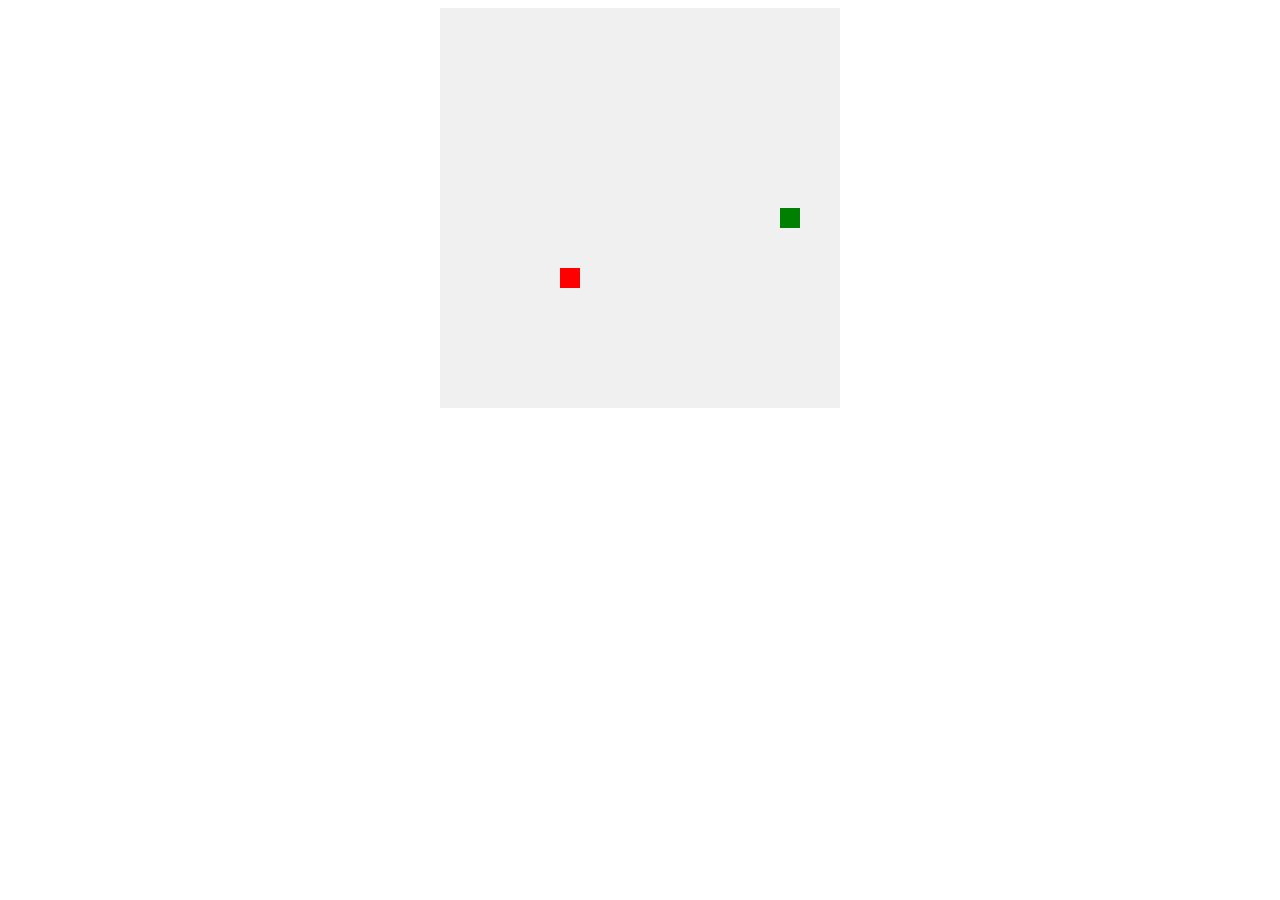
==== 贪吃蛇.html @ ddd5eecc "Add files via upload" ====
<!DOCTYPE html>
<html lang="zh-CN">
<head>
    <meta charset="UTF-8">
    <meta name="viewport" content="width=device-width, initial-scale=1.0">
    <title>贪吃蛇游戏</title>
    <style>
        canvas {
            display: block;
            margin: 0 auto;
            background-color: #f0f0f0;
        }
    </style>
</head>
<body>
    <canvas id="gameCanvas" width="400" height="400"></canvas>
    <script>
        const canvas = document.getElementById('gameCanvas');
        const ctx = canvas.getContext('2d');
        const gridSize = 20;
        const gridWidth = canvas.width / gridSize;
        const gridHeight = canvas.height / gridSize;

        let snake = [{ x: 10, y: 10 }]; // 蛇的初始位置
        let direction = 'right'; // 初始方向
        let food = { x: 15, y: 15 }; // 食物的初始位置
        let rainbowEgg = null; // 彩蛋初始为空
        let score = 0; // 得分
        let speed = 100; // 初始速度（毫秒）
        let colors = ['green', 'blue', 'red', 'purple', 'orange']; // 颜色数组
        let currentColorIndex = 0; // 当前颜色索引
        let eggCount = 0; // 吃掉的蛋计数

        // 绘制游戏画面
        function draw() {
            ctx.clearRect(0, 0, canvas.width, canvas.height);
            // 绘制蛇
            ctx.fillStyle = colors[currentColorIndex];
            snake.forEach(segment => {
                ctx.fillRect(segment.x * gridSize, segment.y * gridSize, gridSize, gridSize);
            });
            // 绘制食物
            ctx.fillStyle = 'red';
            ctx.fillRect(food.x * gridSize, food.y * gridSize, gridSize, gridSize);
            // 绘制彩蛋
            if (rainbowEgg) {
                ctx.fillStyle = 'yellow';
                ctx.fillRect(rainbowEgg.x * gridSize, rainbowEgg.y * gridSize, gridSize, gridSize);
            }
        }

        // 蛇的移动逻辑
        function move() {
            let head = { ...snake[0] };
            switch (direction) {
                case 'up': head.y--; break;
                case 'down': head.y++; break;
                case 'left': head.x--; break;
                case 'right': head.x++; break;
            }
            // 碰撞检测
            if (head.x < 0 || head.x >= gridWidth || head.y < 0 || head.y >= gridHeight || snake.some(segment => segment.x === head.x && segment.y === head.y)) {
                alert('游戏结束！得分：' + score);
                resetGame();
                return;
            }
            snake.unshift(head);
            // 检查是否吃到食物
            if (head.x === food.x && head.y === food.y) {
                score++;
                eggCount++;
                generateFood();
                if (eggCount % 5 === 0) {
                    shortenSnake(3); // 缩短3个单位
                    speedUp(2); // 速度加快2个单位
                    changeColor(); // 颜色改变
                }
                if (eggCount % 8 === 0) {
                    generateRainbowEgg(); // 生成彩蛋
                }
            } else {
                snake.pop();
            }
            // 检查是否吃到彩蛋
            if (rainbowEgg && head.x === rainbowEgg.x && head.y === rainbowEgg.y) {
                reverseDirection(); // 倒转方向
                rainbowEgg = null; // 彩蛋消失
            }
        }

        // 生成食物
        function generateFood() {
            food = {
                x: Math.floor(Math.random() * gridWidth),
                y: Math.floor(Math.random() * gridHeight)
            };
            while (snake.some(segment => segment.x === food.x && segment.y === food.y)) {
                food = {
                    x: Math.floor(Math.random() * gridWidth),
                    y: Math.floor(Math.random() * gridHeight)
                };
            }
        }

        // 生成彩蛋
        function generateRainbowEgg() {
            rainbowEgg = {
                x: Math.floor(Math.random() * gridWidth),
                y: Math.floor(Math.random() * gridHeight)
            };
            while (snake.some(segment => segment.x === rainbowEgg.x && segment.y === rainbowEgg.y) || (rainbowEgg.x === food.x && rainbowEgg.y === food.y)) {
                rainbowEgg = {
                    x: Math.floor(Math.random() * gridWidth),
                    y: Math.floor(Math.random() * gridHeight)
                };
            }
        }

        // 缩短蛇的长度
        function shortenSnake(units) {
            if (snake.length > units) {
                snake.splice(-units, units);
            } else {
                snake = [snake[0]]; // 至少保留头部
            }
        }

        // 加快速度
        function speedUp(units) {
            speed = Math.max(50, speed - units * 10); // 速度加快，最快50ms
        }

        // 改变颜色
        function changeColor() {
            currentColorIndex = (currentColorIndex + 1) % colors.length;
        }

        // 倒转方向
        function reverseDirection() {
            switch (direction) {
                case 'up': direction = 'down'; break;
                case 'down': direction = 'up'; break;
                case 'left': direction = 'right'; break;
                case 'right': direction = 'left'; break;
            }
        }

        // 重置游戏
        function resetGame() {
            snake = [{ x: 10, y: 10 }];
            direction = 'right';
            score = 0;
            eggCount = 0;
            speed = 100;
            currentColorIndex = 0;
            rainbowEgg = null;
            generateFood();
        }

        // 游戏主循环
        function gameLoop() {
            move();
            draw();
            setTimeout(gameLoop, speed);
        }

        // 键盘控制
        document.addEventListener('keydown', (event) => {
            switch (event.key) {
                case 'ArrowUp': if (direction !== 'down') direction = 'up'; break;
                case 'ArrowDown': if (direction !== 'up') direction = 'down'; break;
                case 'ArrowLeft': if (direction !== 'right') direction = 'left'; break;
                case 'ArrowRight': if (direction !== 'left') direction = 'right'; break;
            }
        });

        generateFood();
        gameLoop();
    </script>
</body>
</html>
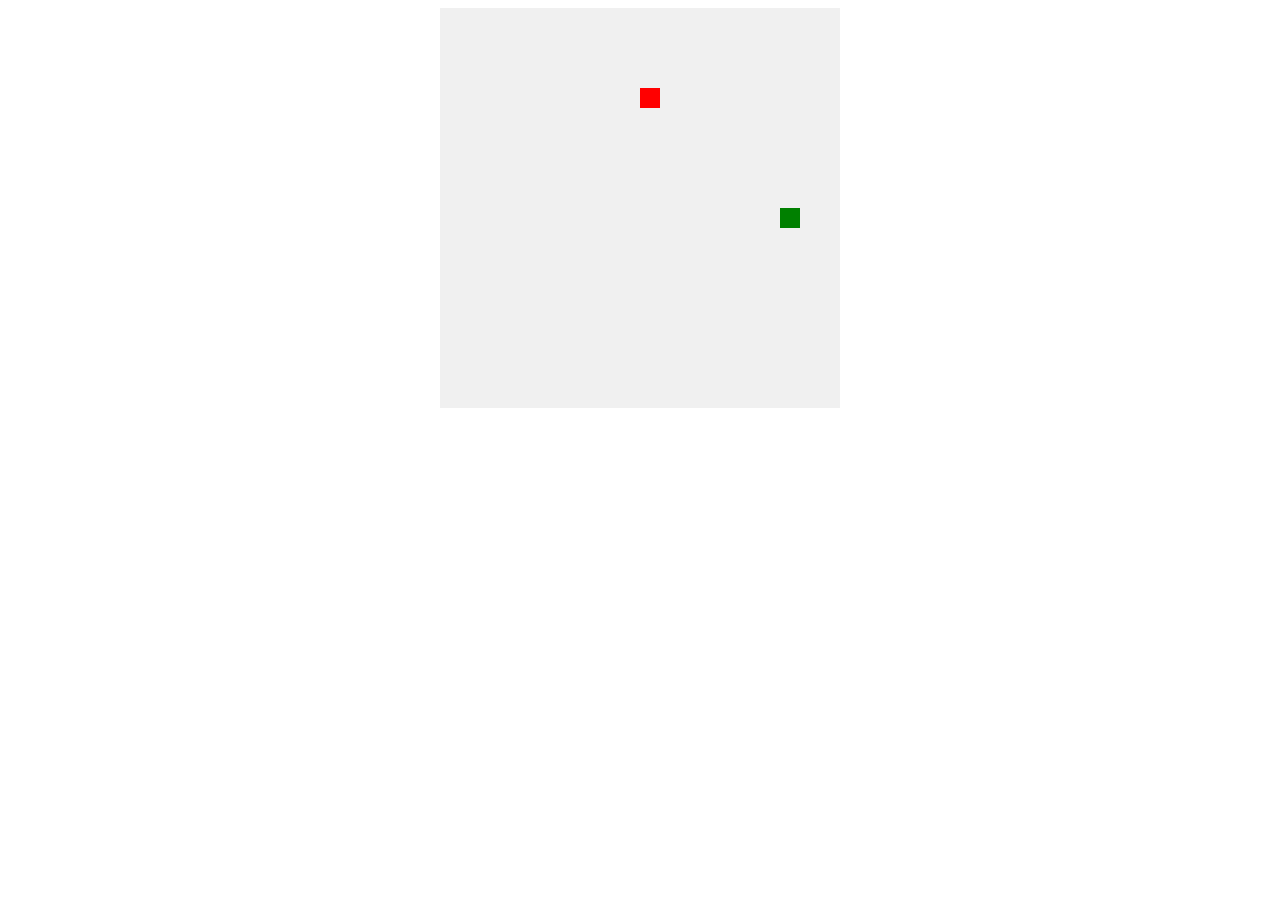
==== commit 3d199279: "first" ====
--- a/贪吃蛇.html
+++ b/贪吃蛇.html
@@ -1,181 +1,181 @@
-<!DOCTYPE html>
-<html lang="zh-CN">
-<head>
-    <meta charset="UTF-8">
-    <meta name="viewport" content="width=device-width, initial-scale=1.0">
-    <title>贪吃蛇游戏</title>
-    <style>
-        canvas {
-            display: block;
-            margin: 0 auto;
-            background-color: #f0f0f0;
-        }
-    </style>
-</head>
-<body>
-    <canvas id="gameCanvas" width="400" height="400"></canvas>
-    <script>
-        const canvas = document.getElementById('gameCanvas');
-        const ctx = canvas.getContext('2d');
-        const gridSize = 20;
-        const gridWidth = canvas.width / gridSize;
-        const gridHeight = canvas.height / gridSize;
-
-        let snake = [{ x: 10, y: 10 }]; // 蛇的初始位置
-        let direction = 'right'; // 初始方向
-        let food = { x: 15, y: 15 }; // 食物的初始位置
-        let rainbowEgg = null; // 彩蛋初始为空
-        let score = 0; // 得分
-        let speed = 100; // 初始速度（毫秒）
-        let colors = ['green', 'blue', 'red', 'purple', 'orange']; // 颜色数组
-        let currentColorIndex = 0; // 当前颜色索引
-        let eggCount = 0; // 吃掉的蛋计数
-
-        // 绘制游戏画面
-        function draw() {
-            ctx.clearRect(0, 0, canvas.width, canvas.height);
-            // 绘制蛇
-            ctx.fillStyle = colors[currentColorIndex];
-            snake.forEach(segment => {
-                ctx.fillRect(segment.x * gridSize, segment.y * gridSize, gridSize, gridSize);
-            });
-            // 绘制食物
-            ctx.fillStyle = 'red';
-            ctx.fillRect(food.x * gridSize, food.y * gridSize, gridSize, gridSize);
-            // 绘制彩蛋
-            if (rainbowEgg) {
-                ctx.fillStyle = 'yellow';
-                ctx.fillRect(rainbowEgg.x * gridSize, rainbowEgg.y * gridSize, gridSize, gridSize);
-            }
-        }
-
-        // 蛇的移动逻辑
-        function move() {
-            let head = { ...snake[0] };
-            switch (direction) {
-                case 'up': head.y--; break;
-                case 'down': head.y++; break;
-                case 'left': head.x--; break;
-                case 'right': head.x++; break;
-            }
-            // 碰撞检测
-            if (head.x < 0 || head.x >= gridWidth || head.y < 0 || head.y >= gridHeight || snake.some(segment => segment.x === head.x && segment.y === head.y)) {
-                alert('游戏结束！得分：' + score);
-                resetGame();
-                return;
-            }
-            snake.unshift(head);
-            // 检查是否吃到食物
-            if (head.x === food.x && head.y === food.y) {
-                score++;
-                eggCount++;
-                generateFood();
-                if (eggCount % 5 === 0) {
-                    shortenSnake(3); // 缩短3个单位
-                    speedUp(2); // 速度加快2个单位
-                    changeColor(); // 颜色改变
-                }
-                if (eggCount % 8 === 0) {
-                    generateRainbowEgg(); // 生成彩蛋
-                }
-            } else {
-                snake.pop();
-            }
-            // 检查是否吃到彩蛋
-            if (rainbowEgg && head.x === rainbowEgg.x && head.y === rainbowEgg.y) {
-                reverseDirection(); // 倒转方向
-                rainbowEgg = null; // 彩蛋消失
-            }
-        }
-
-        // 生成食物
-        function generateFood() {
-            food = {
-                x: Math.floor(Math.random() * gridWidth),
-                y: Math.floor(Math.random() * gridHeight)
-            };
-            while (snake.some(segment => segment.x === food.x && segment.y === food.y)) {
-                food = {
-                    x: Math.floor(Math.random() * gridWidth),
-                    y: Math.floor(Math.random() * gridHeight)
-                };
-            }
-        }
-
-        // 生成彩蛋
-        function generateRainbowEgg() {
-            rainbowEgg = {
-                x: Math.floor(Math.random() * gridWidth),
-                y: Math.floor(Math.random() * gridHeight)
-            };
-            while (snake.some(segment => segment.x === rainbowEgg.x && segment.y === rainbowEgg.y) || (rainbowEgg.x === food.x && rainbowEgg.y === food.y)) {
-                rainbowEgg = {
-                    x: Math.floor(Math.random() * gridWidth),
-                    y: Math.floor(Math.random() * gridHeight)
-                };
-            }
-        }
-
-        // 缩短蛇的长度
-        function shortenSnake(units) {
-            if (snake.length > units) {
-                snake.splice(-units, units);
-            } else {
-                snake = [snake[0]]; // 至少保留头部
-            }
-        }
-
-        // 加快速度
-        function speedUp(units) {
-            speed = Math.max(50, speed - units * 10); // 速度加快，最快50ms
-        }
-
-        // 改变颜色
-        function changeColor() {
-            currentColorIndex = (currentColorIndex + 1) % colors.length;
-        }
-
-        // 倒转方向
-        function reverseDirection() {
-            switch (direction) {
-                case 'up': direction = 'down'; break;
-                case 'down': direction = 'up'; break;
-                case 'left': direction = 'right'; break;
-                case 'right': direction = 'left'; break;
-            }
-        }
-
-        // 重置游戏
-        function resetGame() {
-            snake = [{ x: 10, y: 10 }];
-            direction = 'right';
-            score = 0;
-            eggCount = 0;
-            speed = 100;
-            currentColorIndex = 0;
-            rainbowEgg = null;
-            generateFood();
-        }
-
-        // 游戏主循环
-        function gameLoop() {
-            move();
-            draw();
-            setTimeout(gameLoop, speed);
-        }
-
-        // 键盘控制
-        document.addEventListener('keydown', (event) => {
-            switch (event.key) {
-                case 'ArrowUp': if (direction !== 'down') direction = 'up'; break;
-                case 'ArrowDown': if (direction !== 'up') direction = 'down'; break;
-                case 'ArrowLeft': if (direction !== 'right') direction = 'left'; break;
-                case 'ArrowRight': if (direction !== 'left') direction = 'right'; break;
-            }
-        });
-
-        generateFood();
-        gameLoop();
-    </script>
-</body>
+<!DOCTYPE html>
+<html lang="zh-CN">
+<head>
+    <meta charset="UTF-8">
+    <meta name="viewport" content="width=device-width, initial-scale=1.0">
+    <title>贪吃蛇游戏</title>
+    <style>
+        canvas {
+            display: block;
+            margin: 0 auto;
+            background-color: #f0f0f0;
+        }
+    </style>
+</head>
+<body>
+    <canvas id="gameCanvas" width="400" height="400"></canvas>
+    <script>
+        const canvas = document.getElementById('gameCanvas');
+        const ctx = canvas.getContext('2d');
+        const gridSize = 20;
+        const gridWidth = canvas.width / gridSize;
+        const gridHeight = canvas.height / gridSize;
+
+        let snake = [{ x: 10, y: 10 }]; // 蛇的初始位置
+        let direction = 'right'; // 初始方向
+        let food = { x: 15, y: 15 }; // 食物的初始位置
+        let rainbowEgg = null; // 彩蛋初始为空
+        let score = 0; // 得分
+        let speed = 100; // 初始速度（毫秒）
+        let colors = ['green', 'blue', 'red', 'purple', 'orange']; // 颜色数组
+        let currentColorIndex = 0; // 当前颜色索引
+        let eggCount = 0; // 吃掉的蛋计数
+
+        // 绘制游戏画面
+        function draw() {
+            ctx.clearRect(0, 0, canvas.width, canvas.height);
+            // 绘制蛇
+            ctx.fillStyle = colors[currentColorIndex];
+            snake.forEach(segment => {
+                ctx.fillRect(segment.x * gridSize, segment.y * gridSize, gridSize, gridSize);
+            });
+            // 绘制食物
+            ctx.fillStyle = 'red';
+            ctx.fillRect(food.x * gridSize, food.y * gridSize, gridSize, gridSize);
+            // 绘制彩蛋
+            if (rainbowEgg) {
+                ctx.fillStyle = 'yellow';
+                ctx.fillRect(rainbowEgg.x * gridSize, rainbowEgg.y * gridSize, gridSize, gridSize);
+            }
+        }
+
+        // 蛇的移动逻辑
+        function move() {
+            let head = { ...snake[0] };
+            switch (direction) {
+                case 'up': head.y--; break;
+                case 'down': head.y++; break;
+                case 'left': head.x--; break;
+                case 'right': head.x++; break;
+            }
+            // 碰撞检测
+            if (head.x < 0 || head.x >= gridWidth || head.y < 0 || head.y >= gridHeight || snake.some(segment => segment.x === head.x && segment.y === head.y)) {
+                alert('游戏结束！得分：' + score);
+                resetGame();
+                return;
+            }
+            snake.unshift(head);
+            // 检查是否吃到食物
+            if (head.x === food.x && head.y === food.y) {
+                score++;
+                eggCount++;
+                generateFood();
+                if (eggCount % 5 === 0) {
+                    shortenSnake(3); // 缩短3个单位
+                    speedUp(2); // 速度加快2个单位
+                    changeColor(); // 颜色改变
+                }
+                if (eggCount % 8 === 0) {
+                    generateRainbowEgg(); // 生成彩蛋
+                }
+            } else {
+                snake.pop();
+            }
+            // 检查是否吃到彩蛋
+            if (rainbowEgg && head.x === rainbowEgg.x && head.y === rainbowEgg.y) {
+                reverseDirection(); // 倒转方向
+                rainbowEgg = null; // 彩蛋消失
+            }
+        }
+
+        // 生成食物
+        function generateFood() {
+            food = {
+                x: Math.floor(Math.random() * gridWidth),
+                y: Math.floor(Math.random() * gridHeight)
+            };
+            while (snake.some(segment => segment.x === food.x && segment.y === food.y)) {
+                food = {
+                    x: Math.floor(Math.random() * gridWidth),
+                    y: Math.floor(Math.random() * gridHeight)
+                };
+            }
+        }
+
+        // 生成彩蛋
+        function generateRainbowEgg() {
+            rainbowEgg = {
+                x: Math.floor(Math.random() * gridWidth),
+                y: Math.floor(Math.random() * gridHeight)
+            };
+            while (snake.some(segment => segment.x === rainbowEgg.x && segment.y === rainbowEgg.y) || (rainbowEgg.x === food.x && rainbowEgg.y === food.y)) {
+                rainbowEgg = {
+                    x: Math.floor(Math.random() * gridWidth),
+                    y: Math.floor(Math.random() * gridHeight)
+                };
+            }
+        }
+
+        // 缩短蛇的长度
+        function shortenSnake(units) {
+            if (snake.length > units) {
+                snake.splice(-units, units);
+            } else {
+                snake = [snake[0]]; // 至少保留头部
+            }
+        }
+
+        // 加快速度
+        function speedUp(units) {
+            speed = Math.max(50, speed - units * 10); // 速度加快，最快50ms
+        }
+
+        // 改变颜色
+        function changeColor() {
+            currentColorIndex = (currentColorIndex + 1) % colors.length;
+        }
+
+        // 倒转方向
+        function reverseDirection() {
+            switch (direction) {
+                case 'up': direction = 'down'; break;
+                case 'down': direction = 'up'; break;
+                case 'left': direction = 'right'; break;
+                case 'right': direction = 'left'; break;
+            }
+        }
+
+        // 重置游戏
+        function resetGame() {
+            snake = [{ x: 10, y: 10 }];
+            direction = 'right';
+            score = 0;
+            eggCount = 0;
+            speed = 100;
+            currentColorIndex = 0;
+            rainbowEgg = null;
+            generateFood();
+        }
+
+        // 游戏主循环
+        function gameLoop() {
+            move();
+            draw();
+            setTimeout(gameLoop, speed);
+        }
+
+        // 键盘控制
+        document.addEventListener('keydown', (event) => {
+            switch (event.key) {
+                case 'ArrowUp': if (direction !== 'down') direction = 'up'; break;
+                case 'ArrowDown': if (direction !== 'up') direction = 'down'; break;
+                case 'ArrowLeft': if (direction !== 'right') direction = 'left'; break;
+                case 'ArrowRight': if (direction !== 'left') direction = 'right'; break;
+            }
+        });
+
+        generateFood();
+        gameLoop();
+    </script>
+</body>
 </html>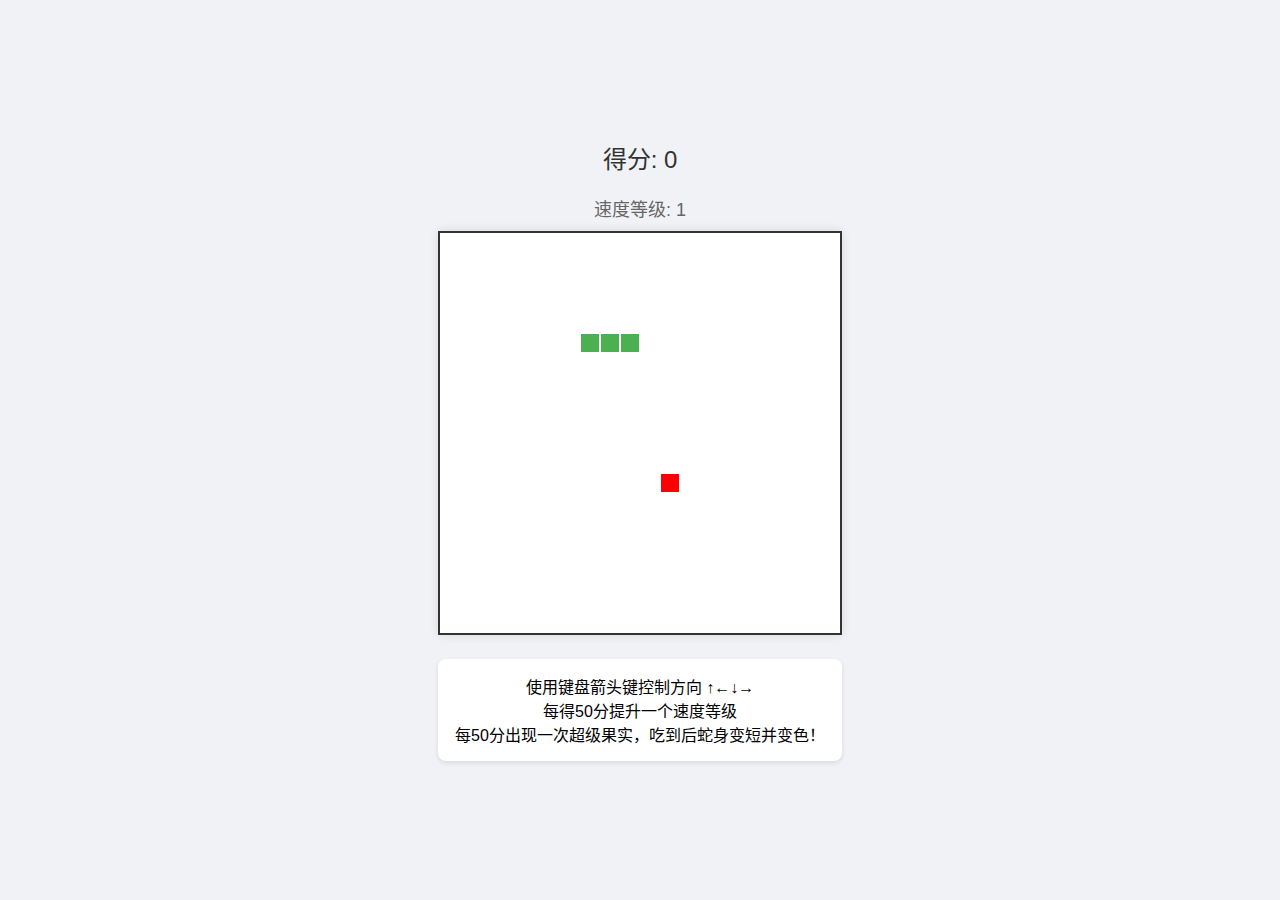
==== commit 3ea5125b: "Update 贪吃蛇.html" ====
--- a/贪吃蛇.html
+++ b/贪吃蛇.html
@@ -1,181 +1,345 @@
-<!DOCTYPE html>
-<html lang="zh-CN">
-<head>
-    <meta charset="UTF-8">
-    <meta name="viewport" content="width=device-width, initial-scale=1.0">
-    <title>贪吃蛇游戏</title>
-    <style>
-        canvas {
-            display: block;
-            margin: 0 auto;
-            background-color: #f0f0f0;
-        }
-    </style>
-</head>
-<body>
-    <canvas id="gameCanvas" width="400" height="400"></canvas>
-    <script>
-        const canvas = document.getElementById('gameCanvas');
-        const ctx = canvas.getContext('2d');
-        const gridSize = 20;
-        const gridWidth = canvas.width / gridSize;
-        const gridHeight = canvas.height / gridSize;
-
-        let snake = [{ x: 10, y: 10 }]; // 蛇的初始位置
-        let direction = 'right'; // 初始方向
-        let food = { x: 15, y: 15 }; // 食物的初始位置
-        let rainbowEgg = null; // 彩蛋初始为空
-        let score = 0; // 得分
-        let speed = 100; // 初始速度（毫秒）
-        let colors = ['green', 'blue', 'red', 'purple', 'orange']; // 颜色数组
-        let currentColorIndex = 0; // 当前颜色索引
-        let eggCount = 0; // 吃掉的蛋计数
-
-        // 绘制游戏画面
-        function draw() {
-            ctx.clearRect(0, 0, canvas.width, canvas.height);
-            // 绘制蛇
-            ctx.fillStyle = colors[currentColorIndex];
-            snake.forEach(segment => {
-                ctx.fillRect(segment.x * gridSize, segment.y * gridSize, gridSize, gridSize);
-            });
-            // 绘制食物
-            ctx.fillStyle = 'red';
-            ctx.fillRect(food.x * gridSize, food.y * gridSize, gridSize, gridSize);
-            // 绘制彩蛋
-            if (rainbowEgg) {
-                ctx.fillStyle = 'yellow';
-                ctx.fillRect(rainbowEgg.x * gridSize, rainbowEgg.y * gridSize, gridSize, gridSize);
-            }
-        }
-
-        // 蛇的移动逻辑
-        function move() {
-            let head = { ...snake[0] };
-            switch (direction) {
-                case 'up': head.y--; break;
-                case 'down': head.y++; break;
-                case 'left': head.x--; break;
-                case 'right': head.x++; break;
-            }
-            // 碰撞检测
-            if (head.x < 0 || head.x >= gridWidth || head.y < 0 || head.y >= gridHeight || snake.some(segment => segment.x === head.x && segment.y === head.y)) {
-                alert('游戏结束！得分：' + score);
-                resetGame();
-                return;
-            }
-            snake.unshift(head);
-            // 检查是否吃到食物
-            if (head.x === food.x && head.y === food.y) {
-                score++;
-                eggCount++;
-                generateFood();
-                if (eggCount % 5 === 0) {
-                    shortenSnake(3); // 缩短3个单位
-                    speedUp(2); // 速度加快2个单位
-                    changeColor(); // 颜色改变
-                }
-                if (eggCount % 8 === 0) {
-                    generateRainbowEgg(); // 生成彩蛋
-                }
-            } else {
-                snake.pop();
-            }
-            // 检查是否吃到彩蛋
-            if (rainbowEgg && head.x === rainbowEgg.x && head.y === rainbowEgg.y) {
-                reverseDirection(); // 倒转方向
-                rainbowEgg = null; // 彩蛋消失
-            }
-        }
-
-        // 生成食物
-        function generateFood() {
-            food = {
-                x: Math.floor(Math.random() * gridWidth),
-                y: Math.floor(Math.random() * gridHeight)
-            };
-            while (snake.some(segment => segment.x === food.x && segment.y === food.y)) {
-                food = {
-                    x: Math.floor(Math.random() * gridWidth),
-                    y: Math.floor(Math.random() * gridHeight)
-                };
-            }
-        }
-
-        // 生成彩蛋
-        function generateRainbowEgg() {
-            rainbowEgg = {
-                x: Math.floor(Math.random() * gridWidth),
-                y: Math.floor(Math.random() * gridHeight)
-            };
-            while (snake.some(segment => segment.x === rainbowEgg.x && segment.y === rainbowEgg.y) || (rainbowEgg.x === food.x && rainbowEgg.y === food.y)) {
-                rainbowEgg = {
-                    x: Math.floor(Math.random() * gridWidth),
-                    y: Math.floor(Math.random() * gridHeight)
-                };
-            }
-        }
-
-        // 缩短蛇的长度
-        function shortenSnake(units) {
-            if (snake.length > units) {
-                snake.splice(-units, units);
-            } else {
-                snake = [snake[0]]; // 至少保留头部
-            }
-        }
-
-        // 加快速度
-        function speedUp(units) {
-            speed = Math.max(50, speed - units * 10); // 速度加快，最快50ms
-        }
-
-        // 改变颜色
-        function changeColor() {
-            currentColorIndex = (currentColorIndex + 1) % colors.length;
-        }
-
-        // 倒转方向
-        function reverseDirection() {
-            switch (direction) {
-                case 'up': direction = 'down'; break;
-                case 'down': direction = 'up'; break;
-                case 'left': direction = 'right'; break;
-                case 'right': direction = 'left'; break;
-            }
-        }
-
-        // 重置游戏
-        function resetGame() {
-            snake = [{ x: 10, y: 10 }];
-            direction = 'right';
-            score = 0;
-            eggCount = 0;
-            speed = 100;
-            currentColorIndex = 0;
-            rainbowEgg = null;
-            generateFood();
-        }
-
-        // 游戏主循环
-        function gameLoop() {
-            move();
-            draw();
-            setTimeout(gameLoop, speed);
-        }
-
-        // 键盘控制
-        document.addEventListener('keydown', (event) => {
-            switch (event.key) {
-                case 'ArrowUp': if (direction !== 'down') direction = 'up'; break;
-                case 'ArrowDown': if (direction !== 'up') direction = 'down'; break;
-                case 'ArrowLeft': if (direction !== 'right') direction = 'left'; break;
-                case 'ArrowRight': if (direction !== 'left') direction = 'right'; break;
-            }
-        });
-
-        generateFood();
-        gameLoop();
-    </script>
-</body>
-</html>+<!DOCTYPE html>
+<html lang="zh-CN">
+<head>
+    <meta charset="UTF-8">
+    <title>贪吃蛇游戏</title>
+    <style>
+        * {
+            margin: 0;
+            padding: 0;
+            box-sizing: border-box;
+        }
+        body {
+            display: flex;
+            flex-direction: column;
+            align-items: center;
+            justify-content: center;
+            height: 100vh;
+            background-color: #f0f2f5;
+            font-family: Arial, sans-serif;
+        }
+        .game-container {
+            text-align: center;
+        }
+        #gameCanvas {
+            border: 2px solid #333;
+            background-color: #fff;
+            box-shadow: 0 0 10px rgba(0,0,0,0.1);
+        }
+        .score {
+            font-size: 24px;
+            margin: 20px 0;
+            color: #333;
+        }
+        .controls {
+            margin: 20px 0;
+            padding: 15px;
+            background-color: #fff;
+            border-radius: 8px;
+            box-shadow: 0 2px 5px rgba(0,0,0,0.1);
+        }
+        .game-over {
+            display: none;
+            position: absolute;
+            top: 50%;
+            left: 50%;
+            transform: translate(-50%, -50%);
+            background-color: rgba(255, 255, 255, 0.9);
+            padding: 20px;
+            border-radius: 10px;
+            box-shadow: 0 0 20px rgba(0,0,0,0.2);
+            text-align: center;
+        }
+        .speed-level {
+            font-size: 18px;
+            color: #666;
+            margin: 10px 0;
+        }
+        button {
+            padding: 10px 20px;
+            font-size: 16px;
+            background-color: #4CAF50;
+            color: white;
+            border: none;
+            border-radius: 5px;
+            cursor: pointer;
+            margin: 10px;
+        }
+        button:hover {
+            background-color: #45a049;
+        }
+    </style>
+</head>
+<body>
+    <div class="game-container">
+        <div class="score">得分: <span id="scoreValue">0</span></div>
+        <div class="speed-level">速度等级: <span id="speedLevel">1</span></div>
+        <canvas id="gameCanvas" width="400" height="400"></canvas>
+        <div class="controls">
+            使用键盘箭头键控制方向 ↑←↓→<br>
+            每得50分提升一个速度等级<br>
+            每50分出现一次超级果实，吃到后蛇身变短并变色！
+        </div>
+        <div class="game-over" id="gameOver">
+            <h2>游戏结束</h2>
+            <p>最终得分: <span id="finalScore">0</span></p>
+            <p>最终速度等级: <span id="finalSpeedLevel">1</span></p>
+            <button onclick="startNewGame()">重新开始</button>
+        </div>
+    </div>
+
+    <script>
+        const canvas = document.getElementById('gameCanvas');
+        const ctx = canvas.getContext('2d');
+        const gridSize = 20;
+        const tileCount = canvas.width / gridSize;
+
+        let snake = [];
+        let food = { x: 0, y: 0 };
+        let superFruit = null;
+        let direction = 'right';
+        let score = 0;
+        let baseSpeed = 150;
+        let speedLevel = 1;
+        let gameLoop;
+        let isGameOver = false;
+        let snakeColor = '#4CAF50';
+        let superFruitTimer = null;
+
+        // 彩虹颜色数组
+        const rainbowColors = [
+            '#FF0000', // 红
+            '#FF7F00', // 橙
+            '#FFFF00', // 黄
+            '#00FF00', // 绿
+            '#0000FF', // 蓝
+            '#4B0082', // 靛
+            '#9400D3'  // 紫
+        ];
+        let currentColorIndex = 0;
+
+        function calculateGameSpeed() {
+            const newSpeedLevel = Math.floor(score / 50) + 1;
+            
+            if (newSpeedLevel !== speedLevel) {
+                speedLevel = newSpeedLevel;
+                document.getElementById('speedLevel').textContent = speedLevel;
+                
+                if (gameLoop) clearInterval(gameLoop);
+                const currentSpeed = Math.max(baseSpeed - (speedLevel - 1) * 10, 50);
+                gameLoop = setInterval(gameUpdate, currentSpeed);
+
+                // 每50分生成一个超级果实
+                if (score % 50 === 0) {
+                    generateSuperFruit();
+                }
+            }
+        }
+
+        function generateSuperFruit() {
+            // 清除之前的超级果实计时器
+            if (superFruitTimer) {
+                clearTimeout(superFruitTimer);
+            }
+
+            // 生成新的超级果实
+            do {
+                superFruit = {
+                    x: Math.floor(Math.random() * tileCount),
+                    y: Math.floor(Math.random() * tileCount)
+                };
+            } while (
+                (food.x === superFruit.x && food.y === superFruit.y) ||
+                snake.some(segment => segment.x === superFruit.x && segment.y === superFruit.y)
+            );
+
+            // 10秒后移除超级果实
+            superFruitTimer = setTimeout(() => {
+                superFruit = null;
+            }, 10000);
+        }
+
+        function startNewGame() {
+            snake = [
+                { x: 5, y: 5 },
+                { x: 4, y: 5 },
+                { x: 3, y: 5 }
+            ];
+            
+            direction = 'right';
+            score = 0;
+            speedLevel = 1;
+            snakeColor = '#4CAF50';
+            superFruit = null;
+            if (superFruitTimer) {
+                clearTimeout(superFruitTimer);
+            }
+            
+            document.getElementById('scoreValue').textContent = score;
+            document.getElementById('speedLevel').textContent = speedLevel;
+            document.getElementById('gameOver').style.display = 'none';
+            isGameOver = false;
+            
+            generateFood();
+            
+            if (gameLoop) clearInterval(gameLoop);
+            gameLoop = setInterval(gameUpdate, baseSpeed);
+        }
+
+        function generateFood() {
+            do {
+                food = {
+                    x: Math.floor(Math.random() * tileCount),
+                    y: Math.floor(Math.random() * tileCount)
+                };
+            } while (
+                snake.some(segment => segment.x === food.x && segment.y === food.y) ||
+                (superFruit && food.x === superFruit.x && food.y === superFruit.y)
+            );
+        }
+
+        function drawGame() {
+            ctx.fillStyle = 'white';
+            ctx.fillRect(0, 0, canvas.width, canvas.height);
+            
+            // 绘制蛇
+            snake.forEach((segment, index) => {
+                if (snakeColor === 'rainbow') {
+                    // 使用彩虹颜色
+                    ctx.fillStyle = rainbowColors[(index + currentColorIndex) % rainbowColors.length];
+                } else {
+                    ctx.fillStyle = snakeColor;
+                }
+                ctx.fillRect(segment.x * gridSize + 1, segment.y * gridSize + 1, gridSize - 2, gridSize - 2);
+            });
+            
+            // 绘制普通食物
+            ctx.fillStyle = '#ff0000';
+            ctx.fillRect(food.x * gridSize + 1, food.y * gridSize + 1, gridSize - 2, gridSize - 2);
+
+            // 绘制超级果实
+            if (superFruit) {
+                ctx.fillStyle = '#FFD700'; // 金色
+                ctx.beginPath();
+                ctx.arc(
+                    superFruit.x * gridSize + gridSize/2,
+                    superFruit.y * gridSize + gridSize/2,
+                    gridSize/2 - 1,
+                    0,
+                    Math.PI * 2
+                );
+                ctx.fill();
+
+                // 添加闪光效果
+                ctx.strokeStyle = '#FFF';
+                ctx.lineWidth = 2;
+                ctx.stroke();
+            }
+        }
+
+        function moveSnake() {
+            const head = { x: snake[0].x, y: snake[0].y };
+            
+            switch (direction) {
+                case 'up': head.y--; break;
+                case 'down': head.y++; break;
+                case 'left': head.x--; break;
+                case 'right': head.x++; break;
+            }
+            
+            if (checkCollision(head)) {
+                endGame();
+                return;
+            }
+            
+            snake.unshift(head);
+            
+            // 检查是否吃到超级果实
+            if (superFruit && head.x === superFruit.x && head.y === superFruit.y) {
+                score += 20;
+                document.getElementById('scoreValue').textContent = score;
+                
+                // 缩短蛇身4节（如果可能的话）
+                const reduceLength = Math.min(4, snake.length - 3); // 确保蛇至少保持3节长
+                for (let i = 0; i < reduceLength; i++) {
+                    snake.pop();
+                }
+
+                // 改变蛇的颜色为彩虹效果
+                snakeColor = 'rainbow';
+                superFruit = null;
+                if (superFruitTimer) {
+                    clearTimeout(superFruitTimer);
+                }
+
+                // 5秒后恢复原始颜色
+                setTimeout(() => {
+                    snakeColor = '#4CAF50';
+                }, 5000);
+            }
+            // 检查是否吃到普通食物
+            else if (head.x === food.x && head.y === food.y) {
+                score += 10;
+                document.getElementById('scoreValue').textContent = score;
+                calculateGameSpeed();
+                generateFood();
+            } else {
+                snake.pop();
+            }
+
+            // 如果是彩虹模式，更新颜色索引
+            if (snakeColor === 'rainbow') {
+                currentColorIndex = (currentColorIndex + 1) % rainbowColors.length;
+            }
+        }
+
+        function checkCollision(head) {
+            // 检查是否撞墙
+            if (head.x < 0 || head.x >= tileCount || head.y < 0 || head.y >= tileCount) {
+                return true;
+            }
+            
+            // 检查是否撞到自己
+            return snake.some(segment => segment.x === head.x && segment.y === head.y);
+        }
+
+        function gameUpdate() {
+            if (isGameOver) return;
+            moveSnake();
+            drawGame();
+        }
+
+        function endGame() {
+            isGameOver = true;
+            clearInterval(gameLoop);
+            if (superFruitTimer) {
+                clearTimeout(superFruitTimer);  
+            }
+            document.getElementById('finalScore').textContent = score;
+            document.getElementById('finalSpeedLevel').textContent = speedLevel;
+            document.getElementById('gameOver').style.display = 'block';  
+        }
+
+        document.addEventListener('keydown', (event) => {
+            if (isGameOver) return;
+            
+            switch (event.key) {
+                case 'ArrowUp':
+                    if (direction !== 'down') direction = 'up';
+                    break;
+                case 'ArrowDown':
+                    if (direction !== 'up') direction = 'down';
+                    break;
+                case 'ArrowLeft':
+                    if (direction !== 'right') direction = 'left';
+                    break;
+                case 'ArrowRight':
+                    if (direction !== 'left') direction = 'right';
+                    break;
+            }
+        });
+
+        startNewGame();
+    </script>
+</body>
+</html>
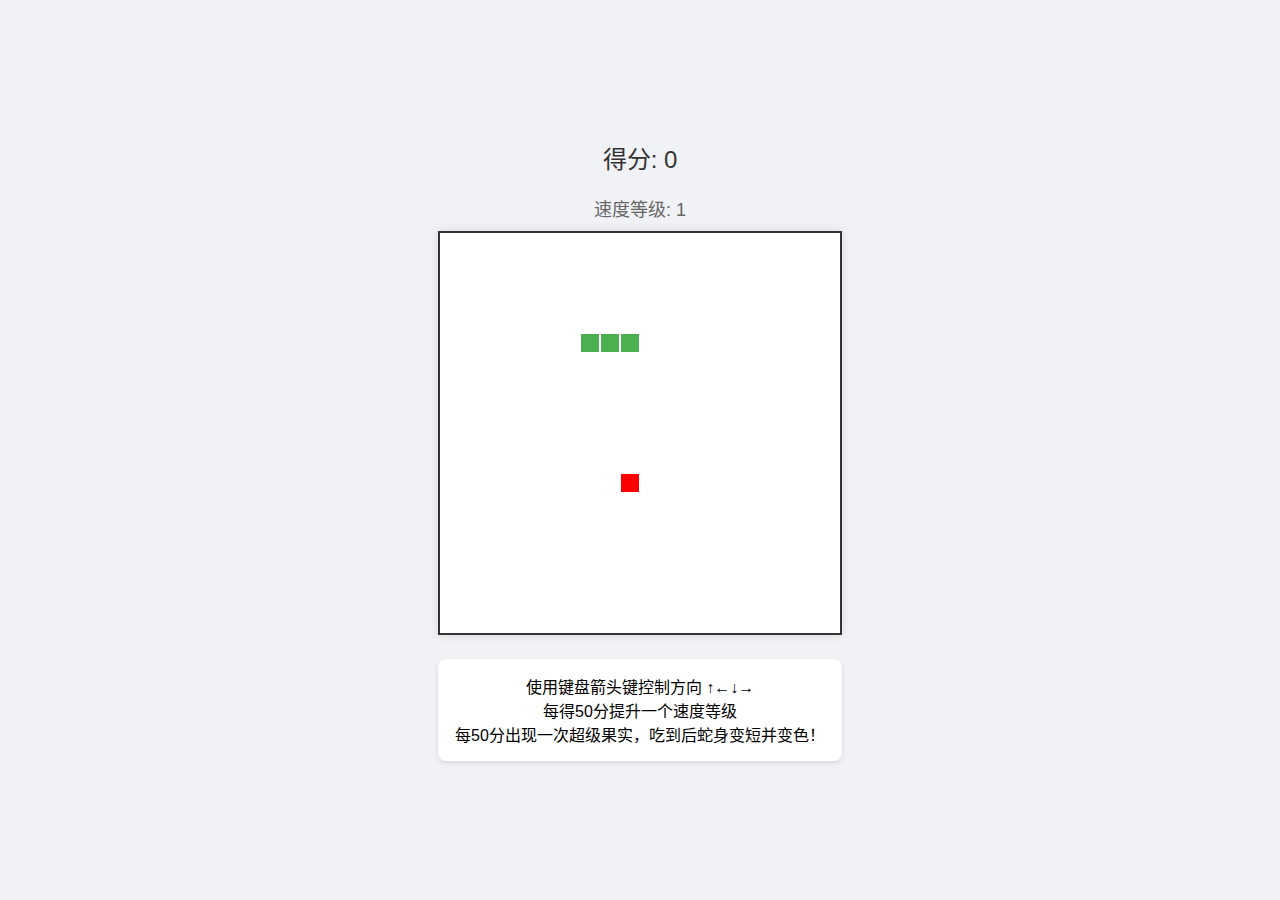
==== commit ca2446fa: "Create 贪吃蛇.html" ====
--- a/贪吃蛇.html
+++ b/贪吃蛇.html
@@ -1,345 +1,345 @@
-<!DOCTYPE html>
-<html lang="zh-CN">
-<head>
-    <meta charset="UTF-8">
-    <title>贪吃蛇游戏</title>
-    <style>
-        * {
-            margin: 0;
-            padding: 0;
-            box-sizing: border-box;
-        }
-        body {
-            display: flex;
-            flex-direction: column;
-            align-items: center;
-            justify-content: center;
-            height: 100vh;
-            background-color: #f0f2f5;
-            font-family: Arial, sans-serif;
-        }
-        .game-container {
-            text-align: center;
-        }
-        #gameCanvas {
-            border: 2px solid #333;
-            background-color: #fff;
-            box-shadow: 0 0 10px rgba(0,0,0,0.1);
-        }
-        .score {
-            font-size: 24px;
-            margin: 20px 0;
-            color: #333;
-        }
-        .controls {
-            margin: 20px 0;
-            padding: 15px;
-            background-color: #fff;
-            border-radius: 8px;
-            box-shadow: 0 2px 5px rgba(0,0,0,0.1);
-        }
-        .game-over {
-            display: none;
-            position: absolute;
-            top: 50%;
-            left: 50%;
-            transform: translate(-50%, -50%);
-            background-color: rgba(255, 255, 255, 0.9);
-            padding: 20px;
-            border-radius: 10px;
-            box-shadow: 0 0 20px rgba(0,0,0,0.2);
-            text-align: center;
-        }
-        .speed-level {
-            font-size: 18px;
-            color: #666;
-            margin: 10px 0;
-        }
-        button {
-            padding: 10px 20px;
-            font-size: 16px;
-            background-color: #4CAF50;
-            color: white;
-            border: none;
-            border-radius: 5px;
-            cursor: pointer;
-            margin: 10px;
-        }
-        button:hover {
-            background-color: #45a049;
-        }
-    </style>
-</head>
-<body>
-    <div class="game-container">
-        <div class="score">得分: <span id="scoreValue">0</span></div>
-        <div class="speed-level">速度等级: <span id="speedLevel">1</span></div>
-        <canvas id="gameCanvas" width="400" height="400"></canvas>
-        <div class="controls">
-            使用键盘箭头键控制方向 ↑←↓→<br>
-            每得50分提升一个速度等级<br>
-            每50分出现一次超级果实，吃到后蛇身变短并变色！
-        </div>
-        <div class="game-over" id="gameOver">
-            <h2>游戏结束</h2>
-            <p>最终得分: <span id="finalScore">0</span></p>
-            <p>最终速度等级: <span id="finalSpeedLevel">1</span></p>
-            <button onclick="startNewGame()">重新开始</button>
-        </div>
-    </div>
-
-    <script>
-        const canvas = document.getElementById('gameCanvas');
-        const ctx = canvas.getContext('2d');
-        const gridSize = 20;
-        const tileCount = canvas.width / gridSize;
-
-        let snake = [];
-        let food = { x: 0, y: 0 };
-        let superFruit = null;
-        let direction = 'right';
-        let score = 0;
-        let baseSpeed = 150;
-        let speedLevel = 1;
-        let gameLoop;
-        let isGameOver = false;
-        let snakeColor = '#4CAF50';
-        let superFruitTimer = null;
-
-        // 彩虹颜色数组
-        const rainbowColors = [
-            '#FF0000', // 红
-            '#FF7F00', // 橙
-            '#FFFF00', // 黄
-            '#00FF00', // 绿
-            '#0000FF', // 蓝
-            '#4B0082', // 靛
-            '#9400D3'  // 紫
-        ];
-        let currentColorIndex = 0;
-
-        function calculateGameSpeed() {
-            const newSpeedLevel = Math.floor(score / 50) + 1;
-            
-            if (newSpeedLevel !== speedLevel) {
-                speedLevel = newSpeedLevel;
-                document.getElementById('speedLevel').textContent = speedLevel;
-                
-                if (gameLoop) clearInterval(gameLoop);
-                const currentSpeed = Math.max(baseSpeed - (speedLevel - 1) * 10, 50);
-                gameLoop = setInterval(gameUpdate, currentSpeed);
-
-                // 每50分生成一个超级果实
-                if (score % 50 === 0) {
-                    generateSuperFruit();
-                }
-            }
-        }
-
-        function generateSuperFruit() {
-            // 清除之前的超级果实计时器
-            if (superFruitTimer) {
-                clearTimeout(superFruitTimer);
-            }
-
-            // 生成新的超级果实
-            do {
-                superFruit = {
-                    x: Math.floor(Math.random() * tileCount),
-                    y: Math.floor(Math.random() * tileCount)
-                };
-            } while (
-                (food.x === superFruit.x && food.y === superFruit.y) ||
-                snake.some(segment => segment.x === superFruit.x && segment.y === superFruit.y)
-            );
-
-            // 10秒后移除超级果实
-            superFruitTimer = setTimeout(() => {
-                superFruit = null;
-            }, 10000);
-        }
-
-        function startNewGame() {
-            snake = [
-                { x: 5, y: 5 },
-                { x: 4, y: 5 },
-                { x: 3, y: 5 }
-            ];
-            
-            direction = 'right';
-            score = 0;
-            speedLevel = 1;
-            snakeColor = '#4CAF50';
-            superFruit = null;
-            if (superFruitTimer) {
-                clearTimeout(superFruitTimer);
-            }
-            
-            document.getElementById('scoreValue').textContent = score;
-            document.getElementById('speedLevel').textContent = speedLevel;
-            document.getElementById('gameOver').style.display = 'none';
-            isGameOver = false;
-            
-            generateFood();
-            
-            if (gameLoop) clearInterval(gameLoop);
-            gameLoop = setInterval(gameUpdate, baseSpeed);
-        }
-
-        function generateFood() {
-            do {
-                food = {
-                    x: Math.floor(Math.random() * tileCount),
-                    y: Math.floor(Math.random() * tileCount)
-                };
-            } while (
-                snake.some(segment => segment.x === food.x && segment.y === food.y) ||
-                (superFruit && food.x === superFruit.x && food.y === superFruit.y)
-            );
-        }
-
-        function drawGame() {
-            ctx.fillStyle = 'white';
-            ctx.fillRect(0, 0, canvas.width, canvas.height);
-            
-            // 绘制蛇
-            snake.forEach((segment, index) => {
-                if (snakeColor === 'rainbow') {
-                    // 使用彩虹颜色
-                    ctx.fillStyle = rainbowColors[(index + currentColorIndex) % rainbowColors.length];
-                } else {
-                    ctx.fillStyle = snakeColor;
-                }
-                ctx.fillRect(segment.x * gridSize + 1, segment.y * gridSize + 1, gridSize - 2, gridSize - 2);
-            });
-            
-            // 绘制普通食物
-            ctx.fillStyle = '#ff0000';
-            ctx.fillRect(food.x * gridSize + 1, food.y * gridSize + 1, gridSize - 2, gridSize - 2);
-
-            // 绘制超级果实
-            if (superFruit) {
-                ctx.fillStyle = '#FFD700'; // 金色
-                ctx.beginPath();
-                ctx.arc(
-                    superFruit.x * gridSize + gridSize/2,
-                    superFruit.y * gridSize + gridSize/2,
-                    gridSize/2 - 1,
-                    0,
-                    Math.PI * 2
-                );
-                ctx.fill();
-
-                // 添加闪光效果
-                ctx.strokeStyle = '#FFF';
-                ctx.lineWidth = 2;
-                ctx.stroke();
-            }
-        }
-
-        function moveSnake() {
-            const head = { x: snake[0].x, y: snake[0].y };
-            
-            switch (direction) {
-                case 'up': head.y--; break;
-                case 'down': head.y++; break;
-                case 'left': head.x--; break;
-                case 'right': head.x++; break;
-            }
-            
-            if (checkCollision(head)) {
-                endGame();
-                return;
-            }
-            
-            snake.unshift(head);
-            
-            // 检查是否吃到超级果实
-            if (superFruit && head.x === superFruit.x && head.y === superFruit.y) {
-                score += 20;
-                document.getElementById('scoreValue').textContent = score;
-                
-                // 缩短蛇身4节（如果可能的话）
-                const reduceLength = Math.min(4, snake.length - 3); // 确保蛇至少保持3节长
-                for (let i = 0; i < reduceLength; i++) {
-                    snake.pop();
-                }
-
-                // 改变蛇的颜色为彩虹效果
-                snakeColor = 'rainbow';
-                superFruit = null;
-                if (superFruitTimer) {
-                    clearTimeout(superFruitTimer);
-                }
-
-                // 5秒后恢复原始颜色
-                setTimeout(() => {
-                    snakeColor = '#4CAF50';
-                }, 5000);
-            }
-            // 检查是否吃到普通食物
-            else if (head.x === food.x && head.y === food.y) {
-                score += 10;
-                document.getElementById('scoreValue').textContent = score;
-                calculateGameSpeed();
-                generateFood();
-            } else {
-                snake.pop();
-            }
-
-            // 如果是彩虹模式，更新颜色索引
-            if (snakeColor === 'rainbow') {
-                currentColorIndex = (currentColorIndex + 1) % rainbowColors.length;
-            }
-        }
-
-        function checkCollision(head) {
-            // 检查是否撞墙
-            if (head.x < 0 || head.x >= tileCount || head.y < 0 || head.y >= tileCount) {
-                return true;
-            }
-            
-            // 检查是否撞到自己
-            return snake.some(segment => segment.x === head.x && segment.y === head.y);
-        }
-
-        function gameUpdate() {
-            if (isGameOver) return;
-            moveSnake();
-            drawGame();
-        }
-
-        function endGame() {
-            isGameOver = true;
-            clearInterval(gameLoop);
-            if (superFruitTimer) {
-                clearTimeout(superFruitTimer);  
-            }
-            document.getElementById('finalScore').textContent = score;
-            document.getElementById('finalSpeedLevel').textContent = speedLevel;
-            document.getElementById('gameOver').style.display = 'block';  
-        }
-
-        document.addEventListener('keydown', (event) => {
-            if (isGameOver) return;
-            
-            switch (event.key) {
-                case 'ArrowUp':
-                    if (direction !== 'down') direction = 'up';
-                    break;
-                case 'ArrowDown':
-                    if (direction !== 'up') direction = 'down';
-                    break;
-                case 'ArrowLeft':
-                    if (direction !== 'right') direction = 'left';
-                    break;
-                case 'ArrowRight':
-                    if (direction !== 'left') direction = 'right';
-                    break;
-            }
-        });
-
-        startNewGame();
-    </script>
-</body>
-</html>
+<!DOCTYPE html>
+<html lang="zh-CN">
+<head>
+    <meta charset="UTF-8">
+    <title>贪吃蛇游戏</title>
+    <style>
+        * {
+            margin: 0;
+            padding: 0;
+            box-sizing: border-box;
+        }
+        body {
+            display: flex;
+            flex-direction: column;
+            align-items: center;
+            justify-content: center;
+            height: 100vh;
+            background-color: #f0f2f5;
+            font-family: Arial, sans-serif;
+        }
+        .game-container {
+            text-align: center;
+        }
+        #gameCanvas {
+            border: 2px solid #333;
+            background-color: #fff;
+            box-shadow: 0 0 10px rgba(0,0,0,0.1);
+        }
+        .score {
+            font-size: 24px;
+            margin: 20px 0;
+            color: #333;
+        }
+        .controls {
+            margin: 20px 0;
+            padding: 15px;
+            background-color: #fff;
+            border-radius: 8px;
+            box-shadow: 0 2px 5px rgba(0,0,0,0.1);
+        }
+        .game-over {
+            display: none;
+            position: absolute;
+            top: 50%;
+            left: 50%;
+            transform: translate(-50%, -50%);
+            background-color: rgba(255, 255, 255, 0.9);
+            padding: 20px;
+            border-radius: 10px;
+            box-shadow: 0 0 20px rgba(0,0,0,0.2);
+            text-align: center;
+        }
+        .speed-level {
+            font-size: 18px;
+            color: #666;
+            margin: 10px 0;
+        }
+        button {
+            padding: 10px 20px;
+            font-size: 16px;
+            background-color: #4CAF50;
+            color: white;
+            border: none;
+            border-radius: 5px;
+            cursor: pointer;
+            margin: 10px;
+        }
+        button:hover {
+            background-color: #45a049;
+        }
+    </style>
+</head>
+<body>
+    <div class="game-container">
+        <div class="score">得分: <span id="scoreValue">0</span></div>
+        <div class="speed-level">速度等级: <span id="speedLevel">1</span></div>
+        <canvas id="gameCanvas" width="400" height="400"></canvas>
+        <div class="controls">
+            使用键盘箭头键控制方向 ↑←↓→<br>
+            每得50分提升一个速度等级<br>
+            每50分出现一次超级果实，吃到后蛇身变短并变色！
+        </div>
+        <div class="game-over" id="gameOver">
+            <h2>游戏结束</h2>
+            <p>最终得分: <span id="finalScore">0</span></p>
+            <p>最终速度等级: <span id="finalSpeedLevel">1</span></p>
+            <button onclick="startNewGame()">重新开始</button>
+        </div>
+    </div>
+
+    <script>
+        const canvas = document.getElementById('gameCanvas');
+        const ctx = canvas.getContext('2d');
+        const gridSize = 20;
+        const tileCount = canvas.width / gridSize;
+
+        let snake = [];
+        let food = { x: 0, y: 0 };
+        let superFruit = null;
+        let direction = 'right';
+        let score = 0;
+        let baseSpeed = 150;
+        let speedLevel = 1;
+        let gameLoop;
+        let isGameOver = false;
+        let snakeColor = '#4CAF50';
+        let superFruitTimer = null;
+
+        // 彩虹颜色数组
+        const rainbowColors = [
+            '#FF0000', // 红
+            '#FF7F00', // 橙
+            '#FFFF00', // 黄
+            '#00FF00', // 绿
+            '#0000FF', // 蓝
+            '#4B0082', // 靛
+            '#9400D3'  // 紫
+        ];
+        let currentColorIndex = 0;
+
+        function calculateGameSpeed() {
+            const newSpeedLevel = Math.floor(score / 50) + 1;
+            
+            if (newSpeedLevel !== speedLevel) {
+                speedLevel = newSpeedLevel;
+                document.getElementById('speedLevel').textContent = speedLevel;
+                
+                if (gameLoop) clearInterval(gameLoop);
+                const currentSpeed = Math.max(baseSpeed - (speedLevel - 1) * 10, 50);
+                gameLoop = setInterval(gameUpdate, currentSpeed);
+
+                // 每50分生成一个超级果实
+                if (score % 50 === 0) {
+                    generateSuperFruit();
+                }
+            }
+        }
+
+        function generateSuperFruit() {
+            // 清除之前的超级果实计时器
+            if (superFruitTimer) {
+                clearTimeout(superFruitTimer);
+            }
+
+            // 生成新的超级果实
+            do {
+                superFruit = {
+                    x: Math.floor(Math.random() * tileCount),
+                    y: Math.floor(Math.random() * tileCount)
+                };
+            } while (
+                (food.x === superFruit.x && food.y === superFruit.y) ||
+                snake.some(segment => segment.x === superFruit.x && segment.y === superFruit.y)
+            );
+
+            // 10秒后移除超级果实
+            superFruitTimer = setTimeout(() => {
+                superFruit = null;
+            }, 10000);
+        }
+
+        function startNewGame() {
+            snake = [
+                { x: 5, y: 5 },
+                { x: 4, y: 5 },
+                { x: 3, y: 5 }
+            ];
+            
+            direction = 'right';
+            score = 0;
+            speedLevel = 1;
+            snakeColor = '#4CAF50';
+            superFruit = null;
+            if (superFruitTimer) {
+                clearTimeout(superFruitTimer);
+            }
+            
+            document.getElementById('scoreValue').textContent = score;
+            document.getElementById('speedLevel').textContent = speedLevel;
+            document.getElementById('gameOver').style.display = 'none';
+            isGameOver = false;
+            
+            generateFood();
+            
+            if (gameLoop) clearInterval(gameLoop);
+            gameLoop = setInterval(gameUpdate, baseSpeed);
+        }
+
+        function generateFood() {
+            do {
+                food = {
+                    x: Math.floor(Math.random() * tileCount),
+                    y: Math.floor(Math.random() * tileCount)
+                };
+            } while (
+                snake.some(segment => segment.x === food.x && segment.y === food.y) ||
+                (superFruit && food.x === superFruit.x && food.y === superFruit.y)
+            );
+        }
+
+        function drawGame() {
+            ctx.fillStyle = 'white';
+            ctx.fillRect(0, 0, canvas.width, canvas.height);
+            
+            // 绘制蛇
+            snake.forEach((segment, index) => {
+                if (snakeColor === 'rainbow') {
+                    // 使用彩虹颜色
+                    ctx.fillStyle = rainbowColors[(index + currentColorIndex) % rainbowColors.length];
+                } else {
+                    ctx.fillStyle = snakeColor;
+                }
+                ctx.fillRect(segment.x * gridSize + 1, segment.y * gridSize + 1, gridSize - 2, gridSize - 2);
+            });
+            
+            // 绘制普通食物
+            ctx.fillStyle = '#ff0000';
+            ctx.fillRect(food.x * gridSize + 1, food.y * gridSize + 1, gridSize - 2, gridSize - 2);
+
+            // 绘制超级果实
+            if (superFruit) {
+                ctx.fillStyle = '#FFD700'; // 金色
+                ctx.beginPath();
+                ctx.arc(
+                    superFruit.x * gridSize + gridSize/2,
+                    superFruit.y * gridSize + gridSize/2,
+                    gridSize/2 - 1,
+                    0,
+                    Math.PI * 2
+                );
+                ctx.fill();
+
+                // 添加闪光效果
+                ctx.strokeStyle = '#FFF';
+                ctx.lineWidth = 2;
+                ctx.stroke();
+            }
+        }
+
+        function moveSnake() {
+            const head = { x: snake[0].x, y: snake[0].y };
+            
+            switch (direction) {
+                case 'up': head.y--; break;
+                case 'down': head.y++; break;
+                case 'left': head.x--; break;
+                case 'right': head.x++; break;
+            }
+            
+            if (checkCollision(head)) {
+                endGame();
+                return;
+            }
+            
+            snake.unshift(head);
+            
+            // 检查是否吃到超级果实
+            if (superFruit && head.x === superFruit.x && head.y === superFruit.y) {
+                score += 20;
+                document.getElementById('scoreValue').textContent = score;
+                
+                // 缩短蛇身4节（如果可能的话）
+                const reduceLength = Math.min(4, snake.length - 3); // 确保蛇至少保持3节长
+                for (let i = 0; i < reduceLength; i++) {
+                    snake.pop();
+                }
+
+                // 改变蛇的颜色为彩虹效果
+                snakeColor = 'rainbow';
+                superFruit = null;
+                if (superFruitTimer) {
+                    clearTimeout(superFruitTimer);
+                }
+
+                // 5秒后恢复原始颜色
+                setTimeout(() => {
+                    snakeColor = '#4CAF50';
+                }, 5000);
+            }
+            // 检查是否吃到普通食物
+            else if (head.x === food.x && head.y === food.y) {
+                score += 10;
+                document.getElementById('scoreValue').textContent = score;
+                calculateGameSpeed();
+                generateFood();
+            } else {
+                snake.pop();
+            }
+
+            // 如果是彩虹模式，更新颜色索引
+            if (snakeColor === 'rainbow') {
+                currentColorIndex = (currentColorIndex + 1) % rainbowColors.length;
+            }
+        }
+
+        function checkCollision(head) {
+            // 检查是否撞墙
+            if (head.x < 0 || head.x >= tileCount || head.y < 0 || head.y >= tileCount) {
+                return true;
+            }
+            
+            // 检查是否撞到自己
+            return snake.some(segment => segment.x === head.x && segment.y === head.y);
+        }
+
+        function gameUpdate() {
+            if (isGameOver) return;
+            moveSnake();
+            drawGame();
+        }
+
+        function endGame() {
+            isGameOver = true;
+            clearInterval(gameLoop);
+            if (superFruitTimer) {
+                clearTimeout(superFruitTimer);  
+            }
+            document.getElementById('finalScore').textContent = score;
+            document.getElementById('finalSpeedLevel').textContent = speedLevel;
+            document.getElementById('gameOver').style.display = 'block';  
+        }
+
+        document.addEventListener('keydown', (event) => {
+            if (isGameOver) return;
+            
+            switch (event.key) {
+                case 'ArrowUp':
+                    if (direction !== 'down') direction = 'up';
+                    break;
+                case 'ArrowDown':
+                    if (direction !== 'up') direction = 'down';
+                    break;
+                case 'ArrowLeft':
+                    if (direction !== 'right') direction = 'left';
+                    break;
+                case 'ArrowRight':
+                    if (direction !== 'left') direction = 'right';
+                    break;
+            }
+        });
+
+        startNewGame();
+    </script>
+</body>
+</html>
